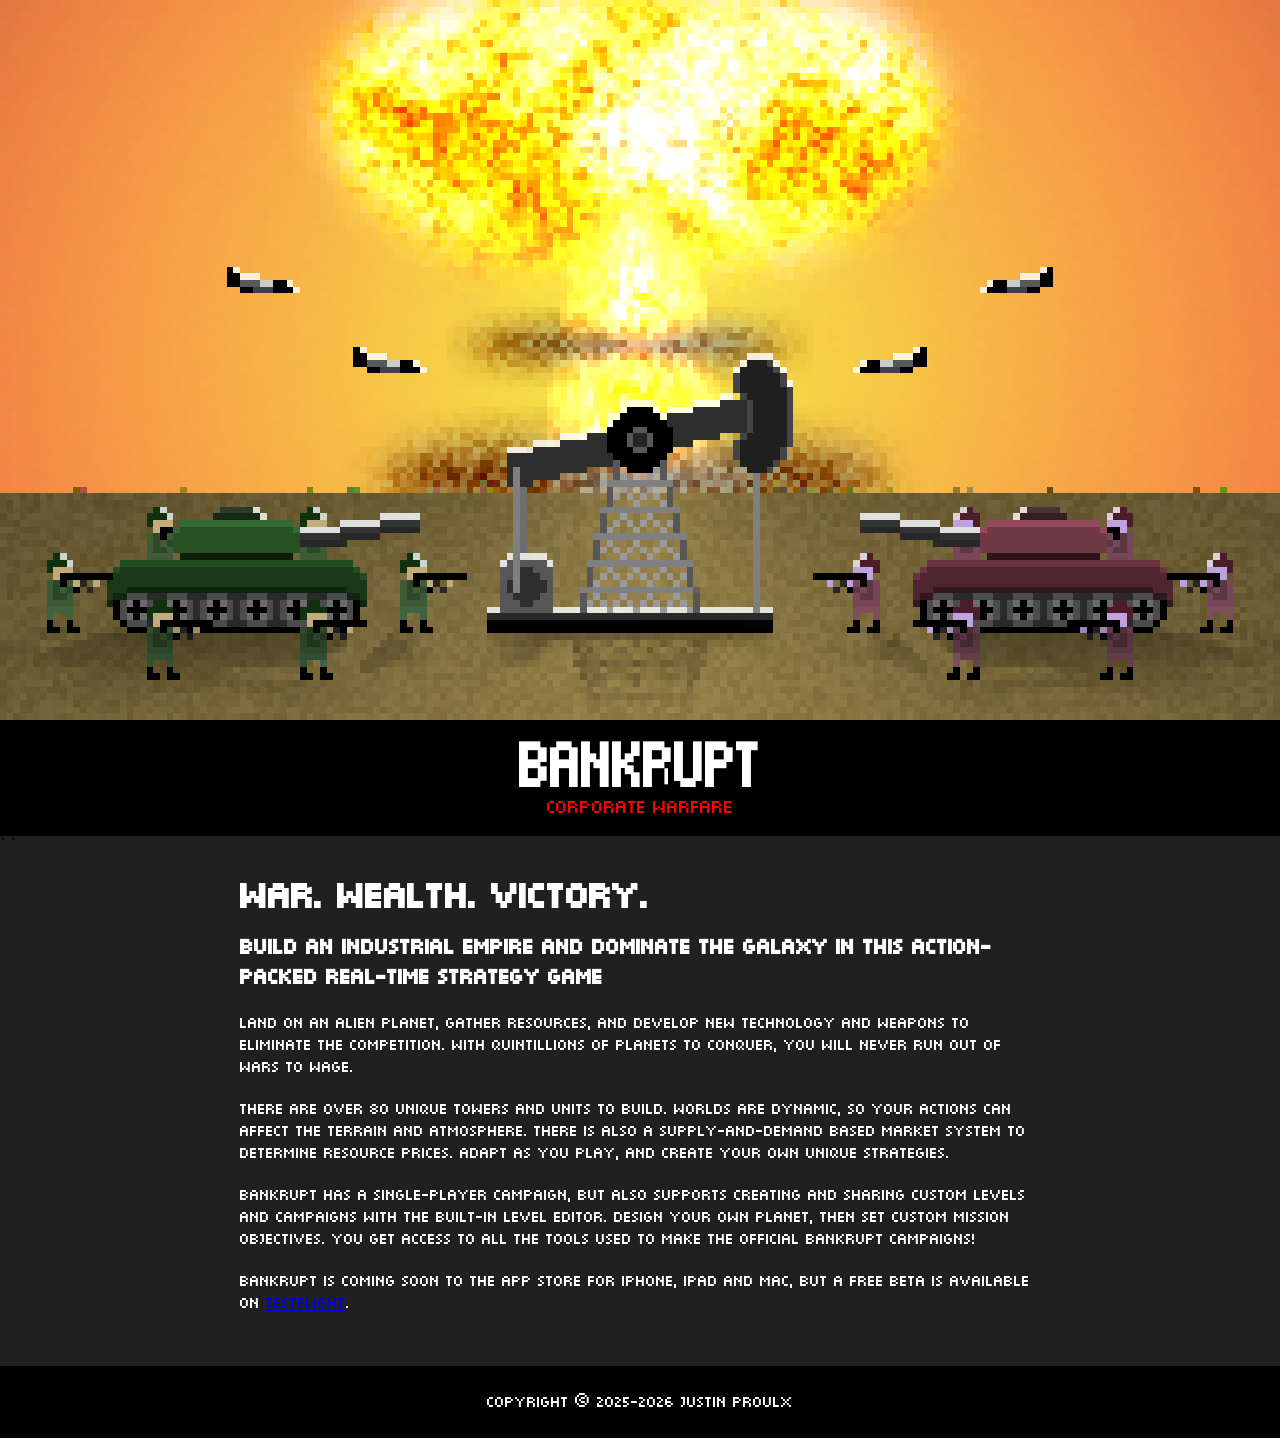
==== index.html @ b6d181f7 "proper site" ====
<!DOCTYPE html>

<head>
    <meta charset="UTF-8">
    <title>Bankrupt: Corporate Warfare - Real Time Strategy Game for iOS, iPadOS and macOS</title>
    <link rel="stylesheet" href="styles.css">
    <link rel="icon" type="image/x-icon" href="favicon.ico" sizes="any">
    <link rel="preload" href="https://www.playbankrupt.com/munro/MunroSmall.ttf" as="font" crossorigin="anonymous">
    <link rel="preload" href="https://www.playbankrupt.com/munro/Munro.ttf" as="font" crossorigin="anonymous">

    <meta property="og:title" content="Bankrupt: Corporate Warfare" />
    <meta property="og:description"
        content="Conquer the galaxy, one planet at a time." />
    <meta property="og:image" content="https://www.playbankrupt.com/Base.png" />
    <meta property="og:url" content="https://www.playbankrupt.com/" />

    <meta name="twitter:title" content="Bankrupt: Corporate Warfare" />
    <meta name="twitter:card" content="summary_large_image" />
    <meta name="twitter:description" content="Conquer the galaxy, one planet at a time." />
    <meta name="twitter:image" content="https://www.playbankrupt.com/Base.png" />
    <meta name="twitter:site" content="@JustinAlexP" />
    <meta name="twitter:creator" content="@JustinAlexP" />

    <script>
        window.onload = () => {
            document.getElementById("currentYear").innerHTML = new Date().getFullYear().toString();
        }
    </script>
</head>

<body>
    <div class="headerContainer">
        <a href="get.html"><img id="headerImage" alt="Bankrupt: Corporate Warfare" width="100%"
                style="display: block;margin: 0" /></a>
    </div>

    <div class="titleContainer" onclick="location.href='get.html'">
        <h1 class="title">BANKRUPT</h1>
        <p class="subtitle">Corporate Warfare</p>
    </div>`
`
    <div id="contentContainer">
        <div id="content">
        <h2>War. Wealth. Victory.</h2>
        <h3>Build an industrial empire and dominate the galaxy in this action-packed real-time strategy game</h3>
        <p>Land on an alien planet, gather resources, and develop new technology and weapons to eliminate the competition. With quintillions of planets to conquer, you will never run out of wars to wage.</p>
        <p>There are over 80 unique towers and units to build. Worlds are dynamic, so your actions can affect the terrain and atmosphere. There is also a supply-and-demand based market system to determine resource prices. Adapt as you play, and create your own unique strategies.</p>
        <p>Bankrupt has a single-player campaign, but also supports creating and sharing custom levels and campaigns with the built-in Level Editor. Design your own planet, then set custom mission objectives. You get access to all the tools used to make the official Bankrupt campaigns!</p>
        <p>Bankrupt is coming soon to the App Store for iPhone, iPad and Mac, but a free beta is available on <a href="get.html">TestFlight</a>.</p>
    </div>
    </div>
</body>

<footer>
    <p id="footerText"><a href="https://twitter.com/JustinAlexP">Copyright © 2025-<span id="currentYear"></span> Justin
            Proulx</a></p>
</footer>

</html>
---- styles.css ----
@font-face {
    font-family: munroSmall;
    src: url("munro/MunroSmall.ttf");
    font-display: swap;
}

@font-face {
    font-family: munroNarrow;
    src: url("munro/MunroNarrow.ttf");
    font-display: swap;
}

@font-face {
    font-family: munro;
    src: url("munro/Munro.ttf");
    font-display: swap;
}

html {
    background-color: #202020;
}

p,
h1,
h2,
h3,
h4,
h5,
h6 {
    color: #fff;
}

h2 {
    font-size: 3em;
    margin: 0 0 0.2em 0;
}

h3 {
    font-size: 1.75em;
    margin: 0.2em 0 0.2em 0;
}

p {
    font-size: 1.25em;
}

body {
    width: 100%;
    margin: 0;
    font-family: munroSmall, sans-serif
}

footer {
    background-color: #000;
    text-align: center;
    padding: 5px 15px;
    font-size: 1em;
}

footer a {
    color: white;
    text-decoration: none;
}

footer a:hover {
    color: #94bdc2;
}

.headerContainer {
    margin: 0;
    padding: 0;
}

#headerImage {
    content: url("./Base.png");
    image-rendering: pixelated;
}

.titleContainer {
    background-color: #000;
    cursor: pointer;
}

.title {
    font-family: munro, sans-serif;
    text-align: center;
    font-size: 4em;
    margin: 0 0 -8px 0;
    padding-top: 8px;
}

.subtitle {
    font-family: munroSmall, sans-serif;
    text-align: center;
    font-size: 1.5em;
    margin: 0;
    color: #FF0000;
    padding-bottom: 16px;
}

#contentContainer {
    display: flex;
    justify-content: center;
    align-items: center;
}

#content {
    margin: 16px;
    margin-bottom: 32px;
    max-width: 800px;
}
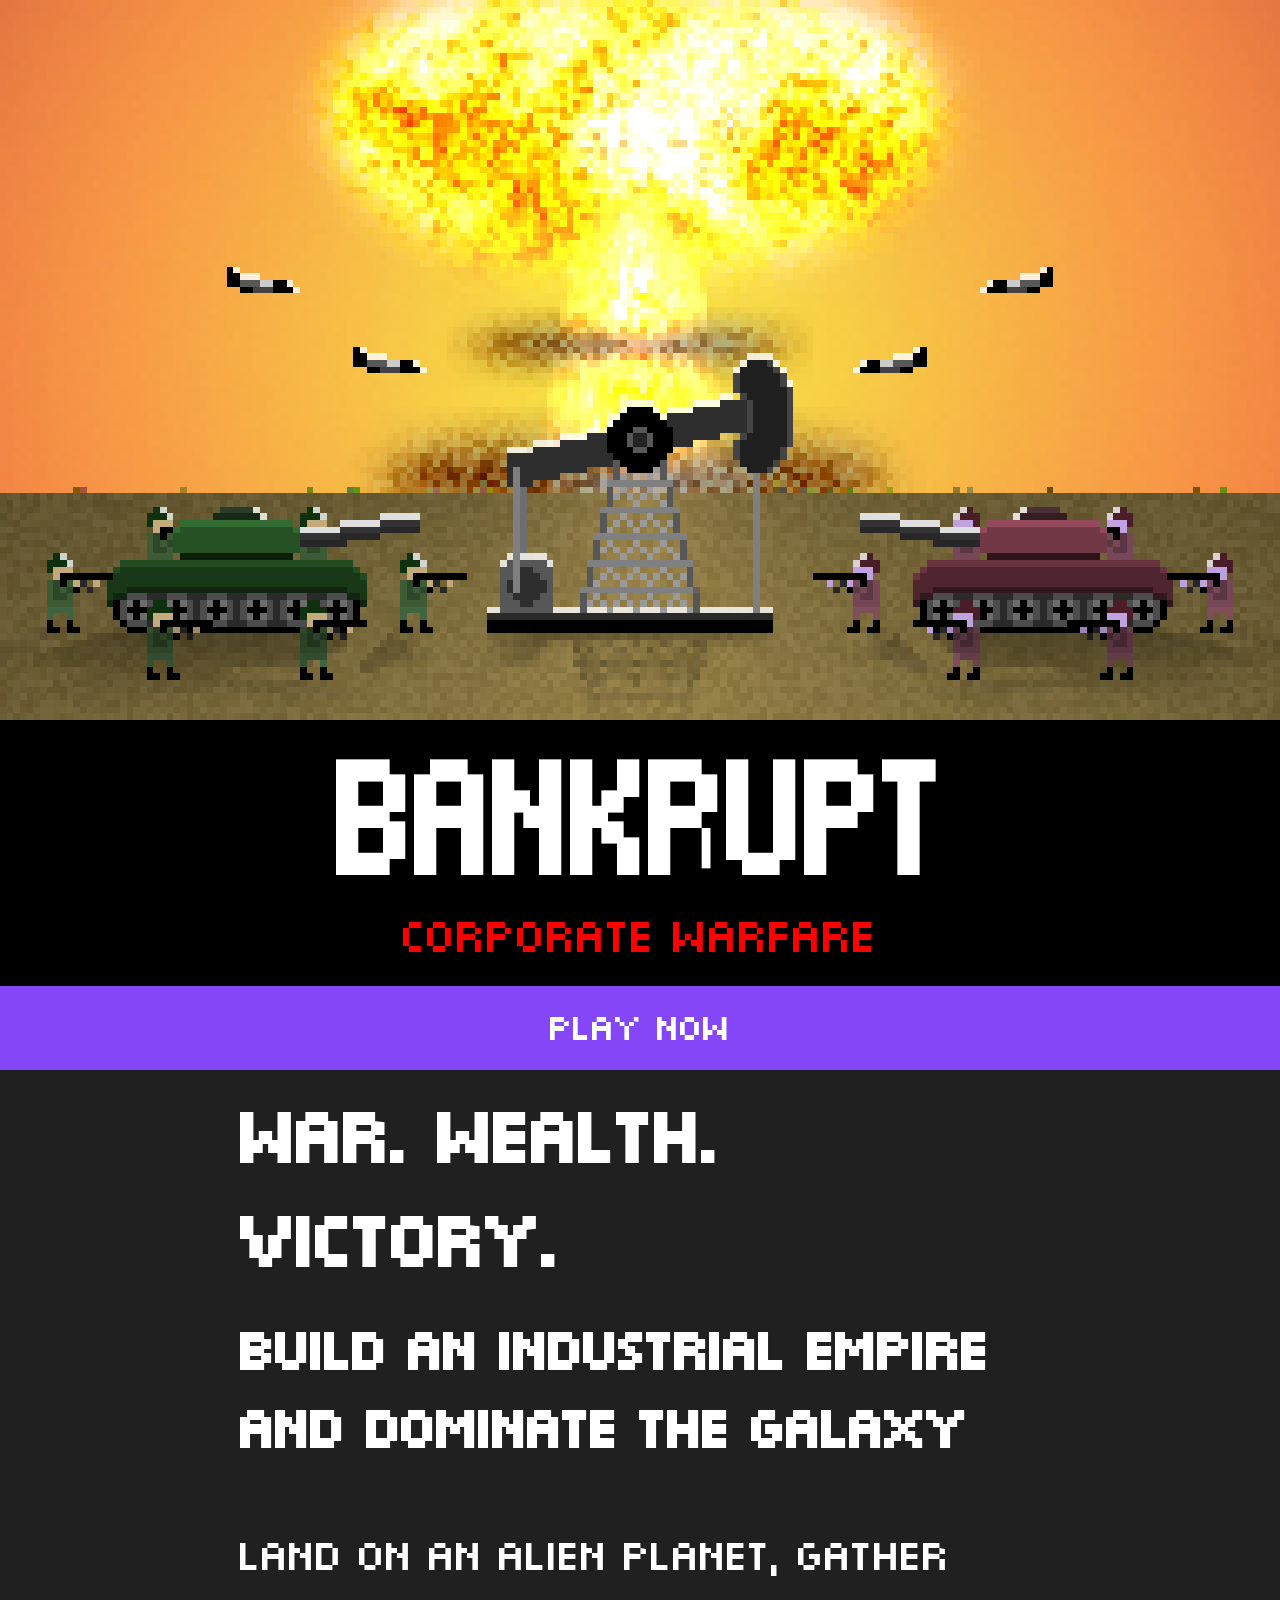
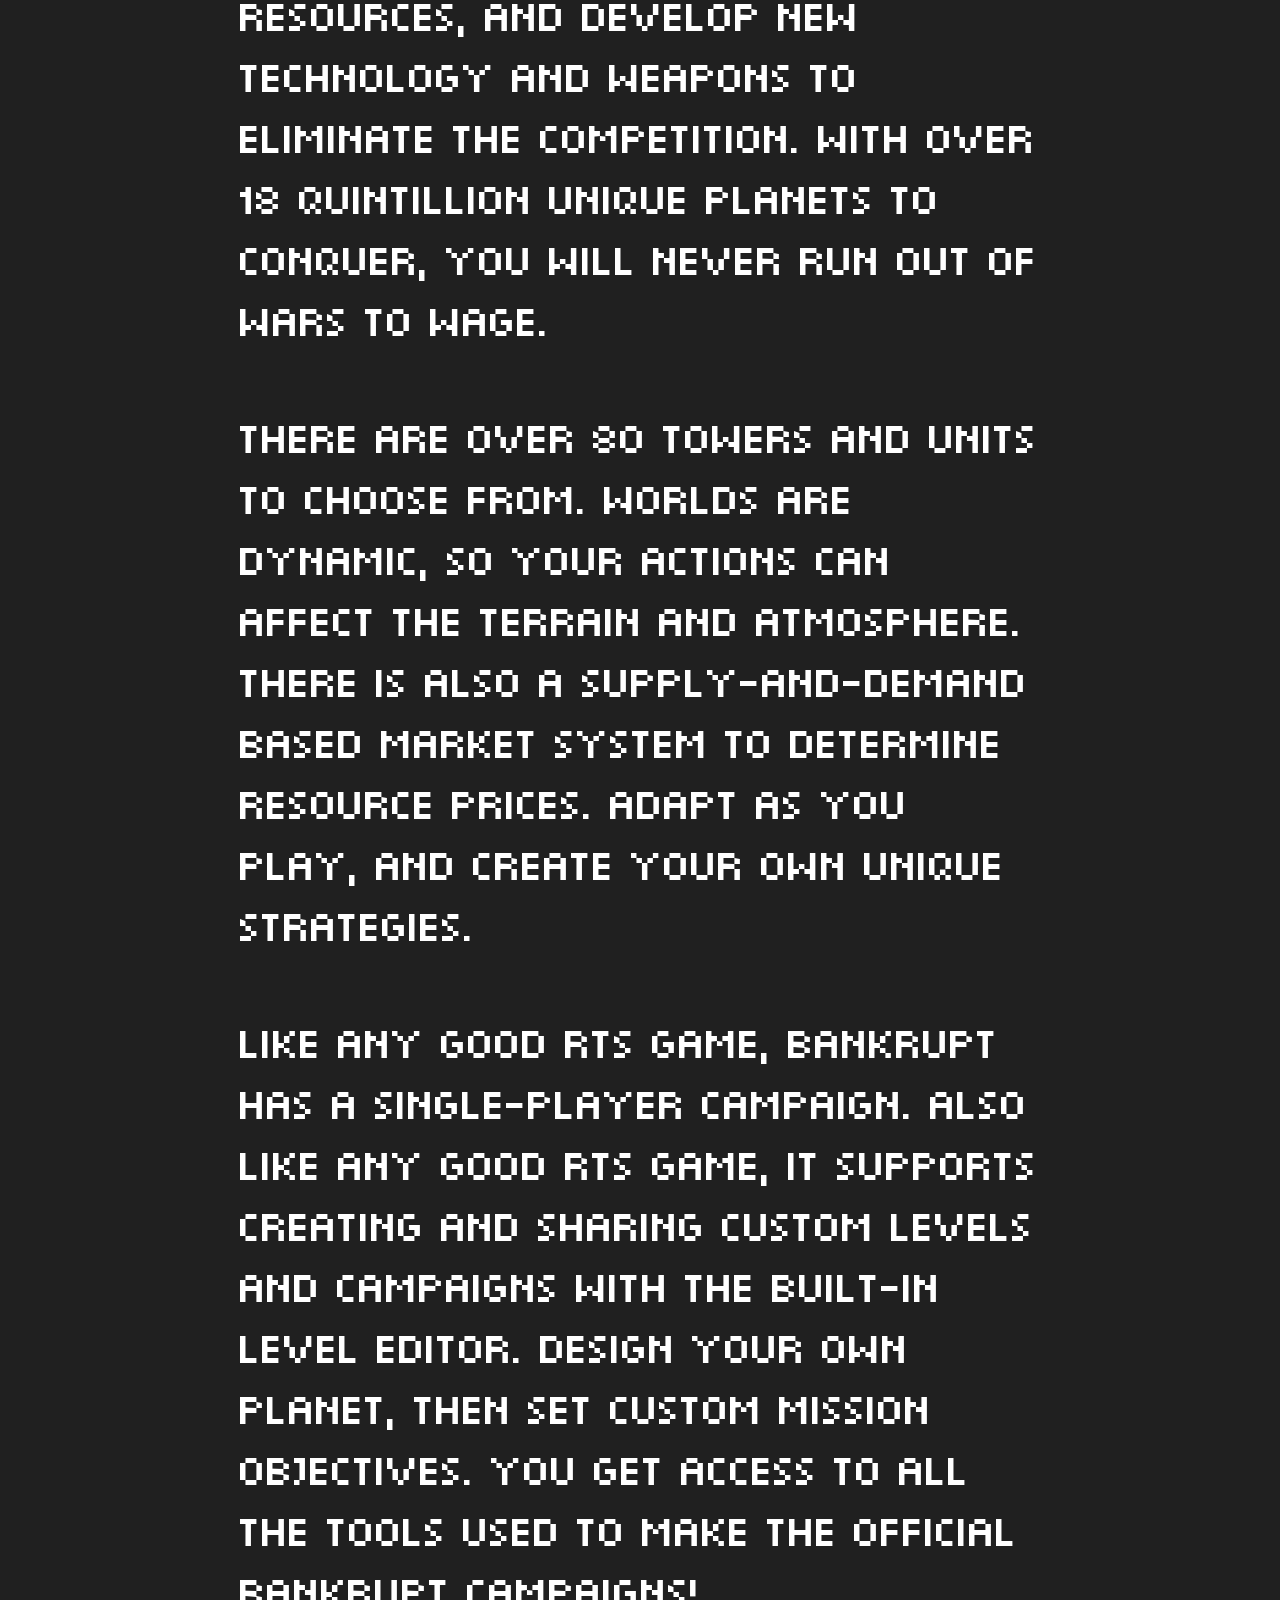
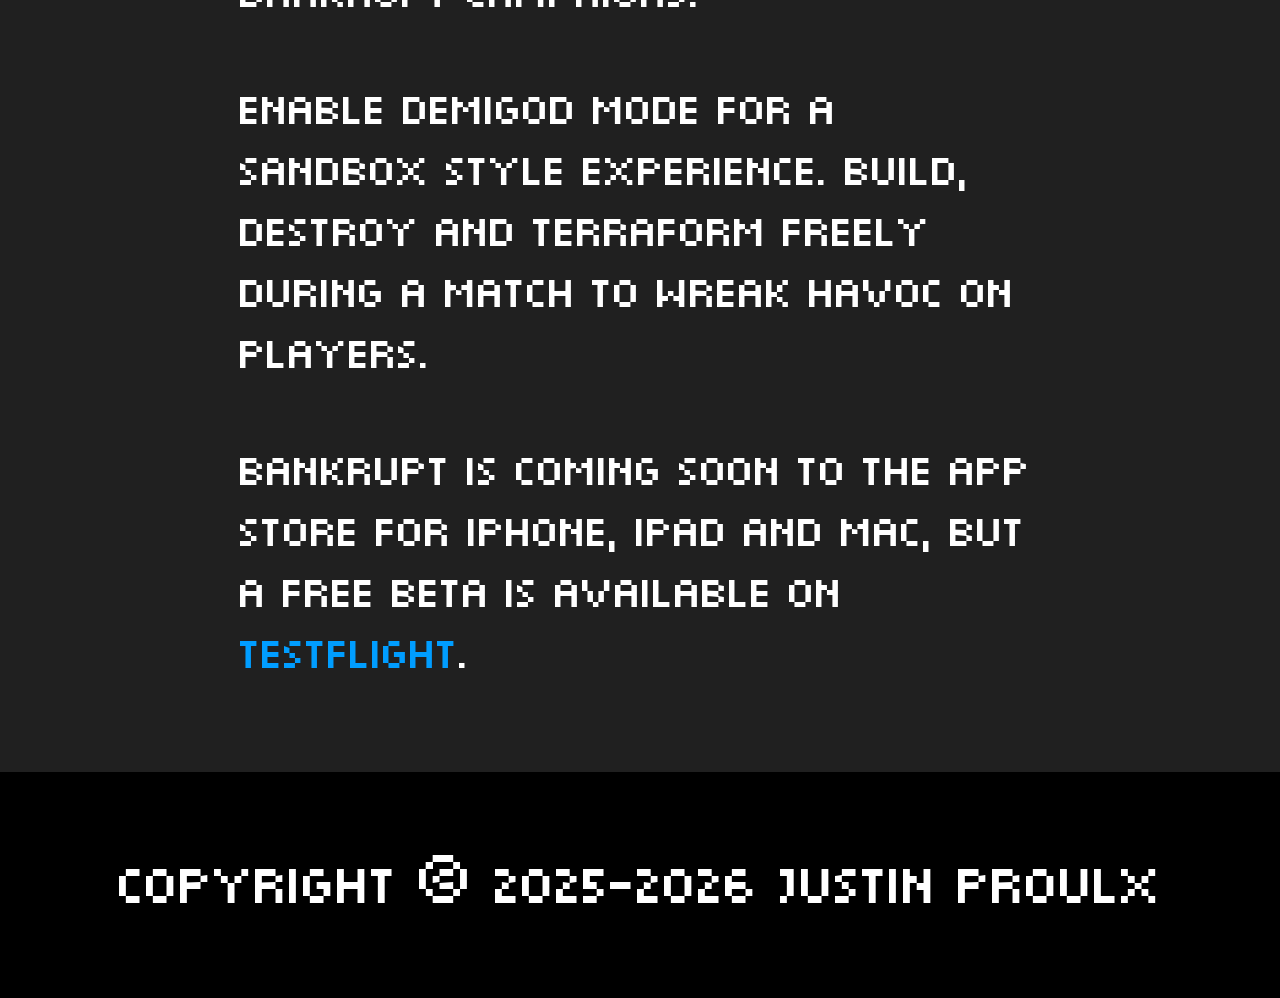
==== commit c5c0dade: "improve site" ====
--- a/index.html
+++ b/index.html
@@ -37,15 +37,20 @@
     <div class="titleContainer" onclick="location.href='get.html'">
         <h1 class="title">BANKRUPT</h1>
         <p class="subtitle">Corporate Warfare</p>
-    </div>`
-`
+    </div>
+
+    <div id="playNow" onclick="location.href='get.html'">
+        <p>Play Now</p>
+    </div>
+
     <div id="contentContainer">
         <div id="content">
         <h2>War. Wealth. Victory.</h2>
-        <h3>Build an industrial empire and dominate the galaxy in this action-packed real-time strategy game</h3>
-        <p>Land on an alien planet, gather resources, and develop new technology and weapons to eliminate the competition. With quintillions of planets to conquer, you will never run out of wars to wage.</p>
-        <p>There are over 80 unique towers and units to build. Worlds are dynamic, so your actions can affect the terrain and atmosphere. There is also a supply-and-demand based market system to determine resource prices. Adapt as you play, and create your own unique strategies.</p>
-        <p>Bankrupt has a single-player campaign, but also supports creating and sharing custom levels and campaigns with the built-in Level Editor. Design your own planet, then set custom mission objectives. You get access to all the tools used to make the official Bankrupt campaigns!</p>
+        <h3>Build an industrial empire and dominate the galaxy</h3>
+        <p>Land on an alien planet, gather resources, and develop new technology and weapons to eliminate the competition. With over 18 quintillion unique planets to conquer, you will never run out of wars to wage.</p>
+        <p>There are over 80 towers and units to choose from. Worlds are dynamic, so your actions can affect the terrain and atmosphere. There is also a supply-and-demand based market system to determine resource prices. Adapt as you play, and create your own unique strategies.</p>
+        <p>Like any good RTS game, Bankrupt has a single-player campaign. Also like any good RTS game, it supports creating and sharing custom levels and campaigns with the built-in Level Editor. Design your own planet, then set custom mission objectives. You get access to all the tools used to make the official Bankrupt campaigns!</p>
+        <p>Enable Demigod Mode for a sandbox style experience. Build, destroy and terraform freely during a match to wreak havoc on players.</p>
         <p>Bankrupt is coming soon to the App Store for iPhone, iPad and Mac, but a free beta is available on <a href="get.html">TestFlight</a>.</p>
     </div>
     </div>
--- a/styles.css
+++ b/styles.css
@@ -31,17 +31,24 @@
 }
 
 h2 {
-    font-size: 3em;
     margin: 0 0 0.2em 0;
 }
 
 h3 {
-    font-size: 1.75em;
     margin: 0.2em 0 0.2em 0;
 }
 
-p {
-    font-size: 1.25em;
+a {
+    text-decoration: none;
+}
+
+a {
+    color: rgb(0, 157, 255);
+    text-decoration: none;
+}
+
+a:hover {
+    color: #f7c246;
 }
 
 body {
@@ -54,7 +61,7 @@
     background-color: #000;
     text-align: center;
     padding: 5px 15px;
-    font-size: 1em;
+    font-size: 1.25em;
 }
 
 footer a {
@@ -63,7 +70,7 @@
 }
 
 footer a:hover {
-    color: #94bdc2;
+    color: #f7c246;
 }
 
 .headerContainer {
@@ -79,12 +86,13 @@
 .titleContainer {
     background-color: #000;
     cursor: pointer;
+    user-select: none;
+    -webkit-user-select: none;
 }
 
 .title {
     font-family: munro, sans-serif;
     text-align: center;
-    font-size: 4em;
     margin: 0 0 -8px 0;
     padding-top: 8px;
 }
@@ -92,7 +100,6 @@
 .subtitle {
     font-family: munroSmall, sans-serif;
     text-align: center;
-    font-size: 1.5em;
     margin: 0;
     color: #FF0000;
     padding-bottom: 16px;
@@ -108,4 +115,68 @@
     margin: 16px;
     margin-bottom: 32px;
     max-width: 800px;
+}
+
+#playNow {
+    margin: 0;
+    background-color: #8446f7;
+    cursor: pointer;
+    user-select: none;
+    -webkit-user-select: none;
+}
+
+#playNow:hover {
+    background-color: #f7c246;
+}
+
+#playNow p {
+    margin: 0;
+    padding: 16px;
+    text-align: center;
+    font-size: 3em;
+}
+
+@media (min-width: 1281px) {
+    h2 {
+        font-size: 3.5em;
+    }
+
+    h3 {
+        font-size: 2em;
+    }
+
+    p {
+        font-size: 1.5em;
+    }
+
+    .title {
+        font-size: 6em;
+    }
+
+    .subtitle {
+        font-size: 2.3em;
+    }
+}
+
+@media (max-width: 1280px) {
+    h2 {
+        font-size: 6em;
+    }
+
+    h3 {
+        font-size: 4.5em;
+        margin: 0.2em 0 0.2em 0;
+    }
+
+    p {
+        font-size: 3.5em;
+    }
+
+    .title {
+        font-size: 10em;
+    }
+
+    .subtitle {
+        font-size: 3.8em;
+    }
 }
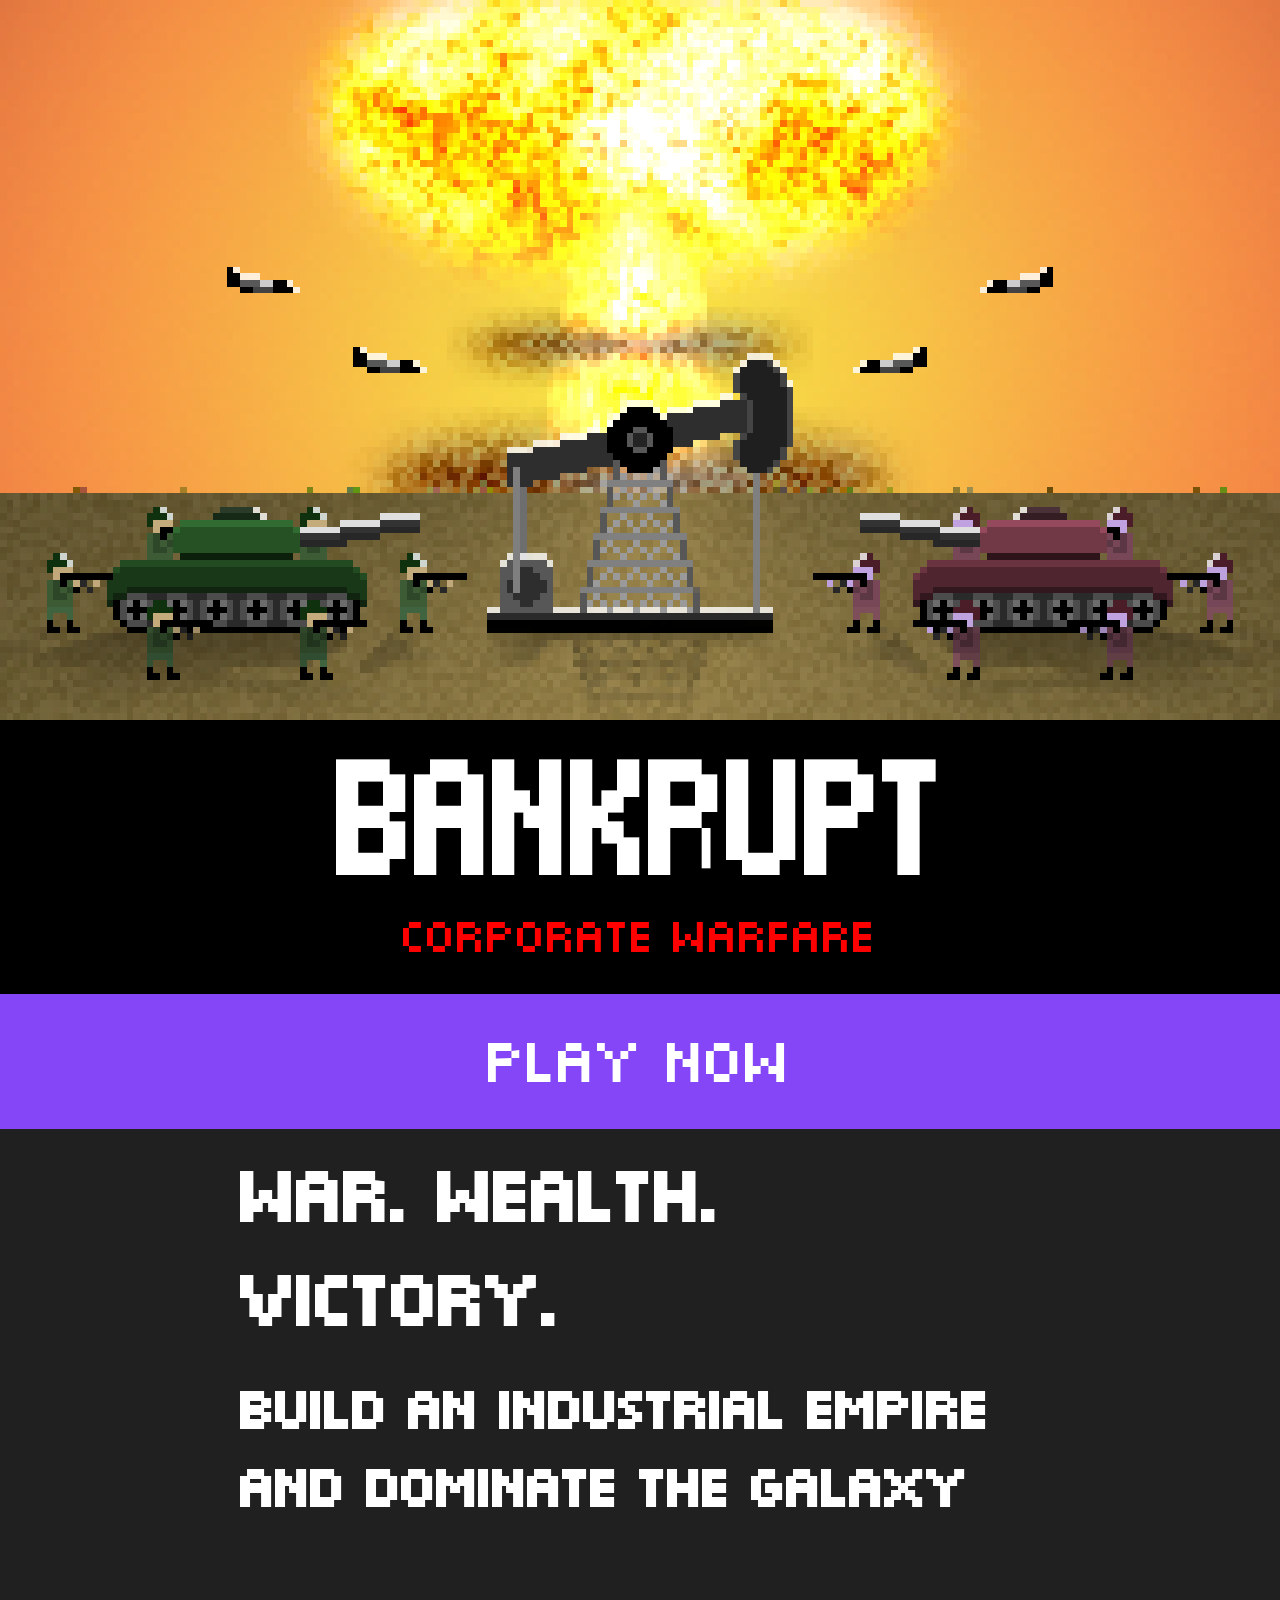
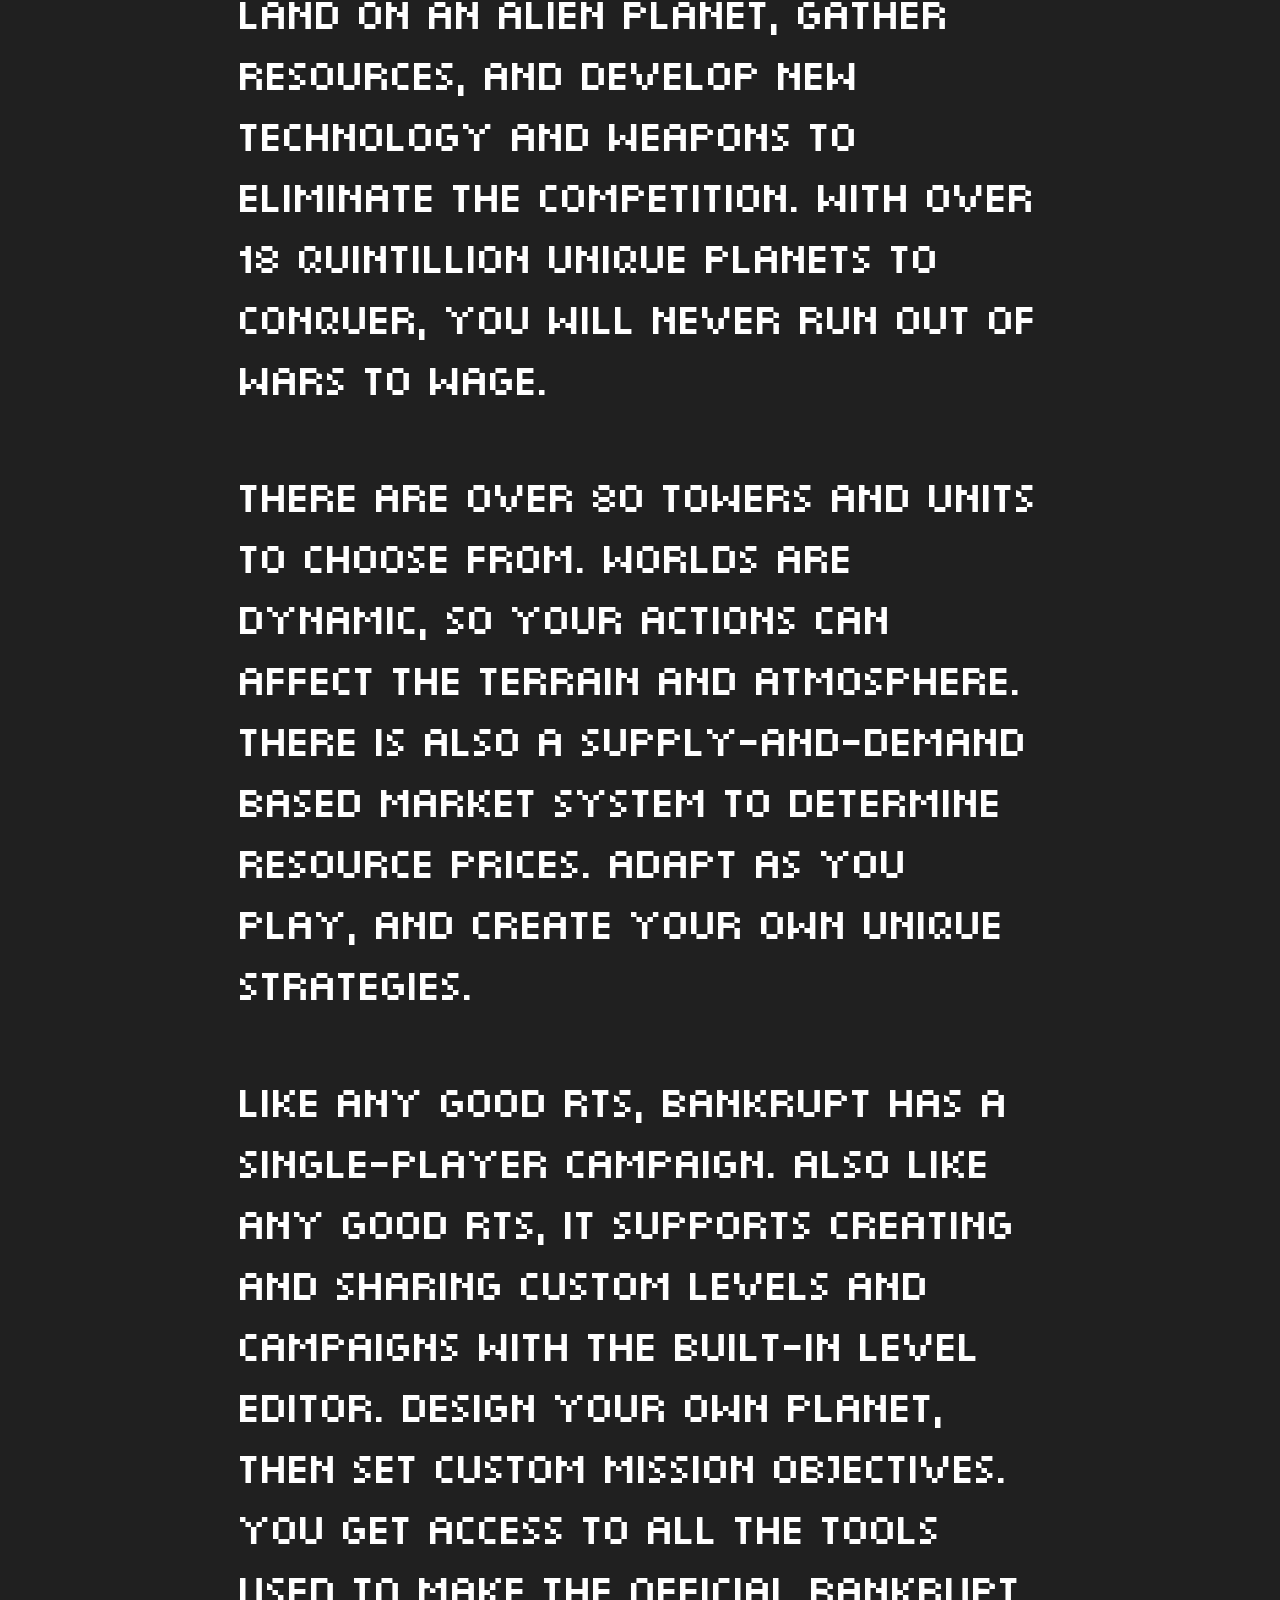
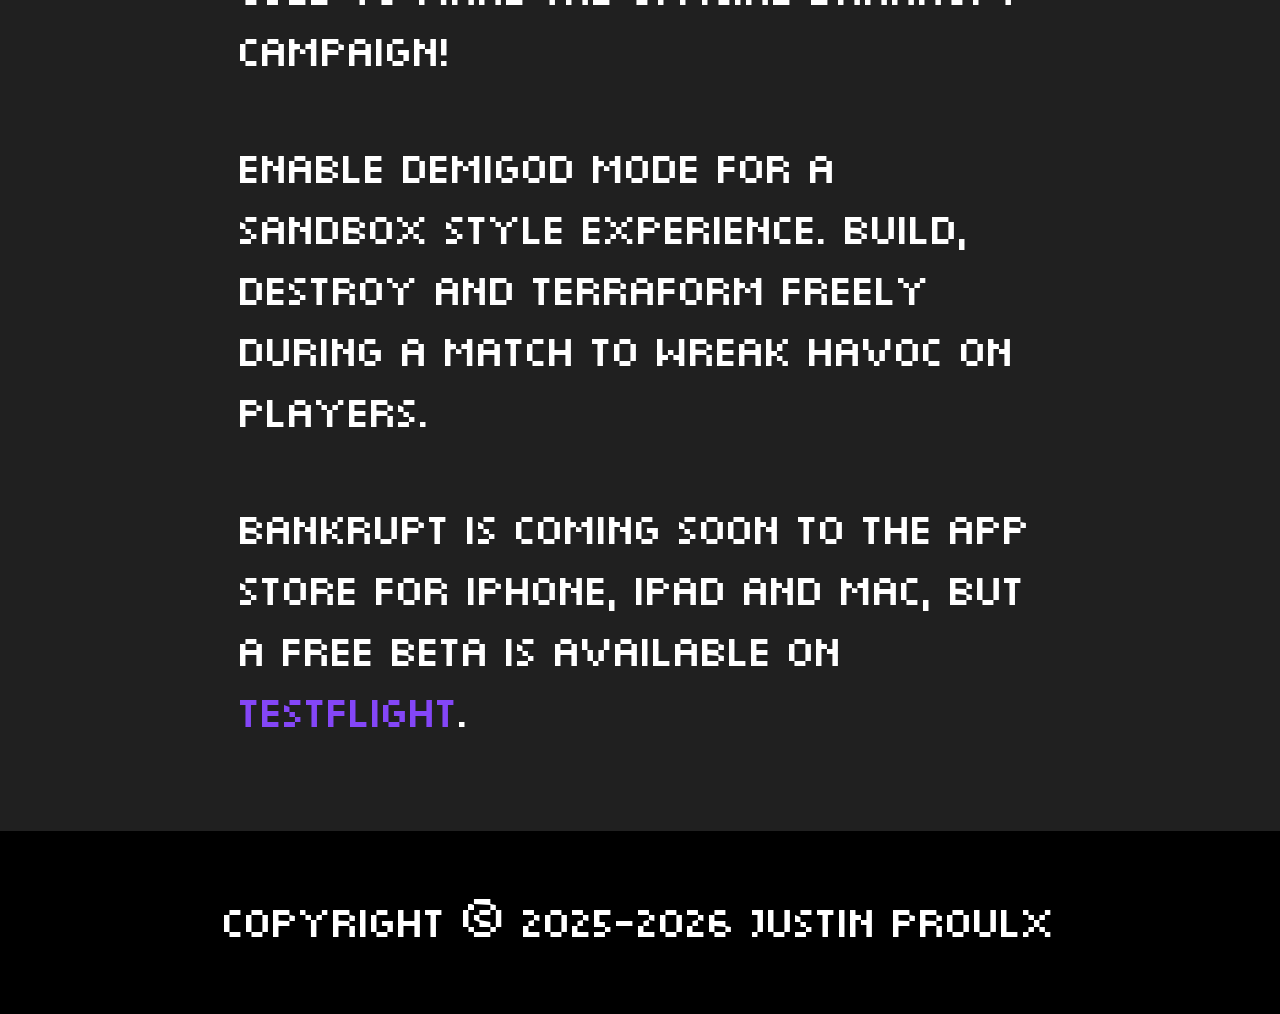
==== commit 87f60342: "more improvements" ====
--- a/index.html
+++ b/index.html
@@ -49,7 +49,7 @@
         <h3>Build an industrial empire and dominate the galaxy</h3>
         <p>Land on an alien planet, gather resources, and develop new technology and weapons to eliminate the competition. With over 18 quintillion unique planets to conquer, you will never run out of wars to wage.</p>
         <p>There are over 80 towers and units to choose from. Worlds are dynamic, so your actions can affect the terrain and atmosphere. There is also a supply-and-demand based market system to determine resource prices. Adapt as you play, and create your own unique strategies.</p>
-        <p>Like any good RTS game, Bankrupt has a single-player campaign. Also like any good RTS game, it supports creating and sharing custom levels and campaigns with the built-in Level Editor. Design your own planet, then set custom mission objectives. You get access to all the tools used to make the official Bankrupt campaigns!</p>
+        <p>Like any good RTS, Bankrupt has a single-player campaign. Also like any good RTS, it supports creating and sharing custom levels and campaigns with the built-in Level Editor. Design your own planet, then set custom mission objectives. You get access to all the tools used to make the official Bankrupt campaign!</p>
         <p>Enable Demigod Mode for a sandbox style experience. Build, destroy and terraform freely during a match to wreak havoc on players.</p>
         <p>Bankrupt is coming soon to the App Store for iPhone, iPad and Mac, but a free beta is available on <a href="get.html">TestFlight</a>.</p>
     </div>
--- a/styles.css
+++ b/styles.css
@@ -43,7 +43,7 @@
 }
 
 a {
-    color: rgb(0, 157, 255);
+    color: #8446f7;
     text-decoration: none;
 }
 
@@ -61,7 +61,6 @@
     background-color: #000;
     text-align: center;
     padding: 5px 15px;
-    font-size: 1.25em;
 }
 
 footer a {
@@ -102,7 +101,6 @@
     text-align: center;
     margin: 0;
     color: #FF0000;
-    padding-bottom: 16px;
 }
 
 #contentContainer {
@@ -131,12 +129,14 @@
 
 #playNow p {
     margin: 0;
-    padding: 16px;
     text-align: center;
-    font-size: 3em;
 }
 
 @media (min-width: 1281px) {
+    footer {
+        font-size: 1.25em;
+    }
+
     h2 {
         font-size: 3.5em;
     }
@@ -155,10 +155,20 @@
 
     .subtitle {
         font-size: 2.3em;
+        padding-bottom: 16px;
+    }
+
+    #playNow p {
+        font-size: 3em;
+        padding: 16px;
     }
 }
 
 @media (max-width: 1280px) {
+    footer {
+        font-size: 1em;
+    }
+
     h2 {
         font-size: 6em;
     }
@@ -178,5 +188,11 @@
 
     .subtitle {
         font-size: 3.8em;
+        padding-bottom: 24px;
+    }
+
+    #playNow p {
+        font-size: 5em;
+        padding: 24px;
     }
 }
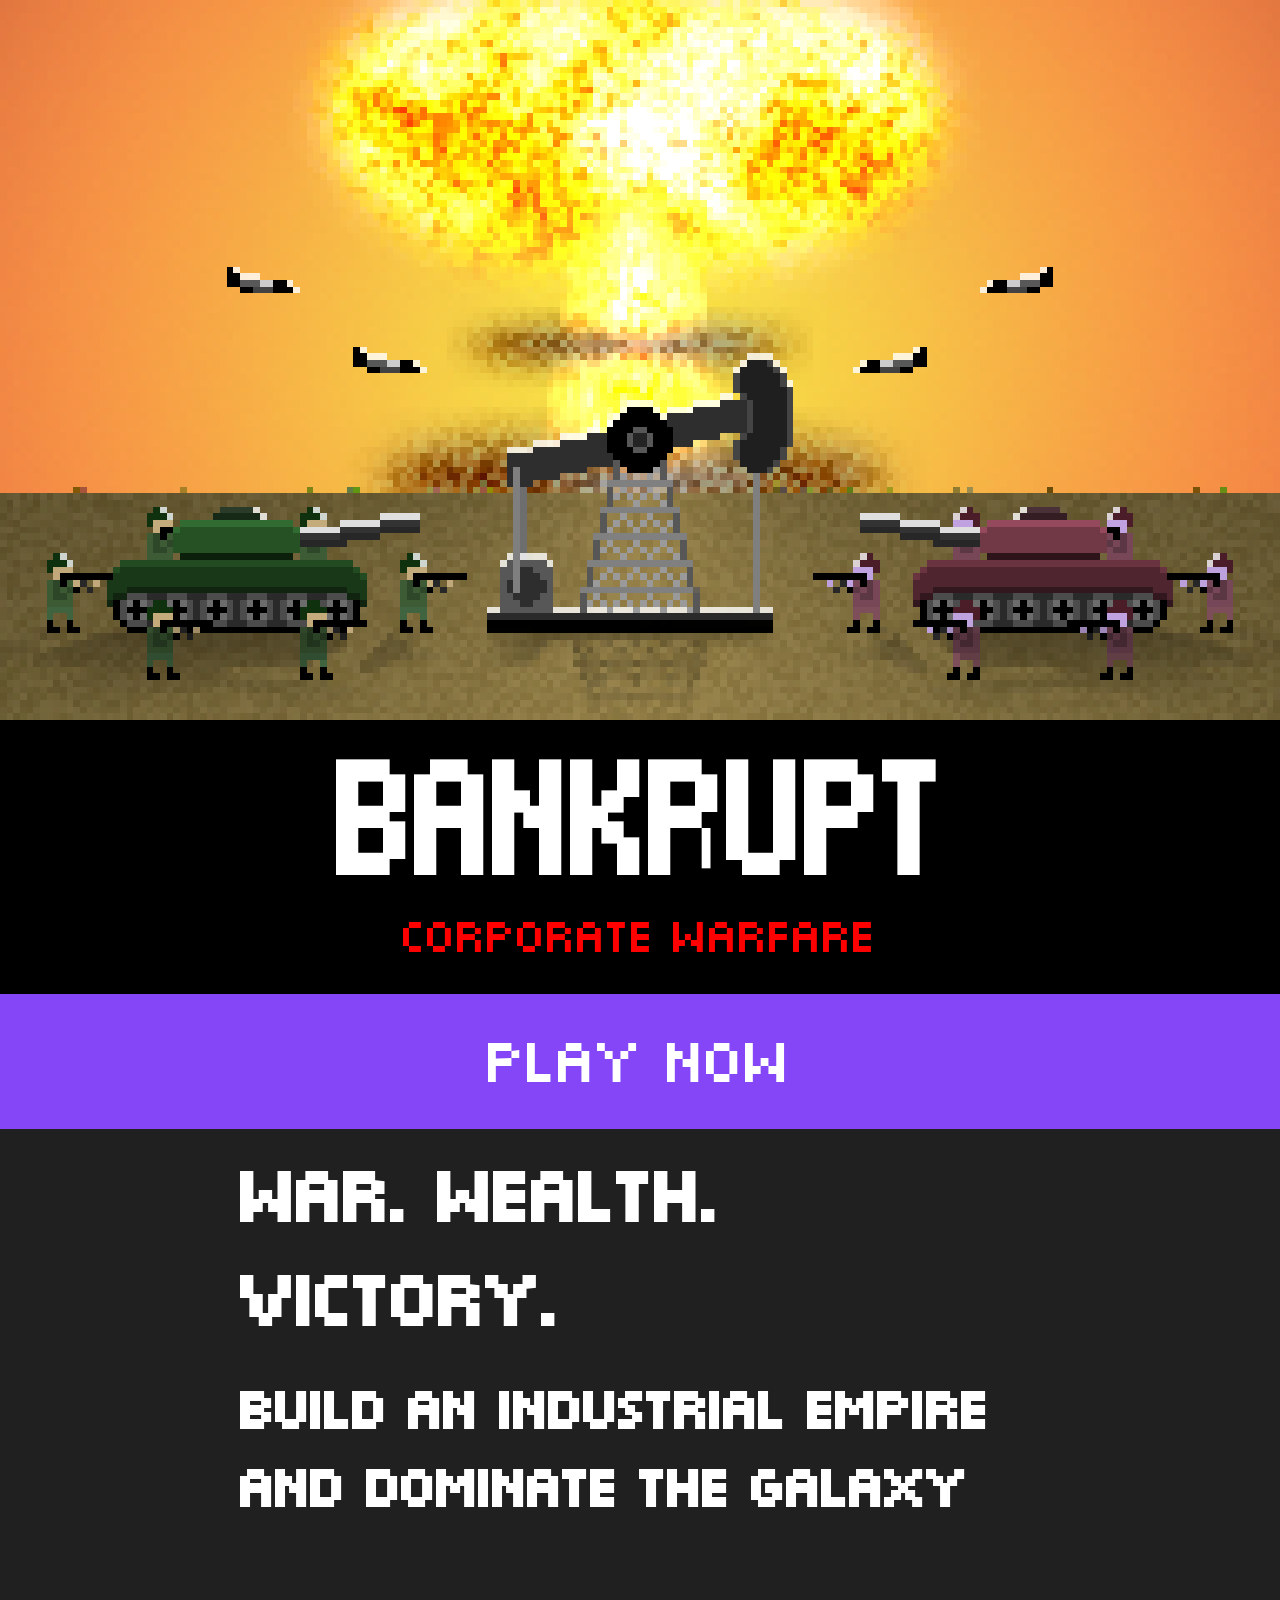
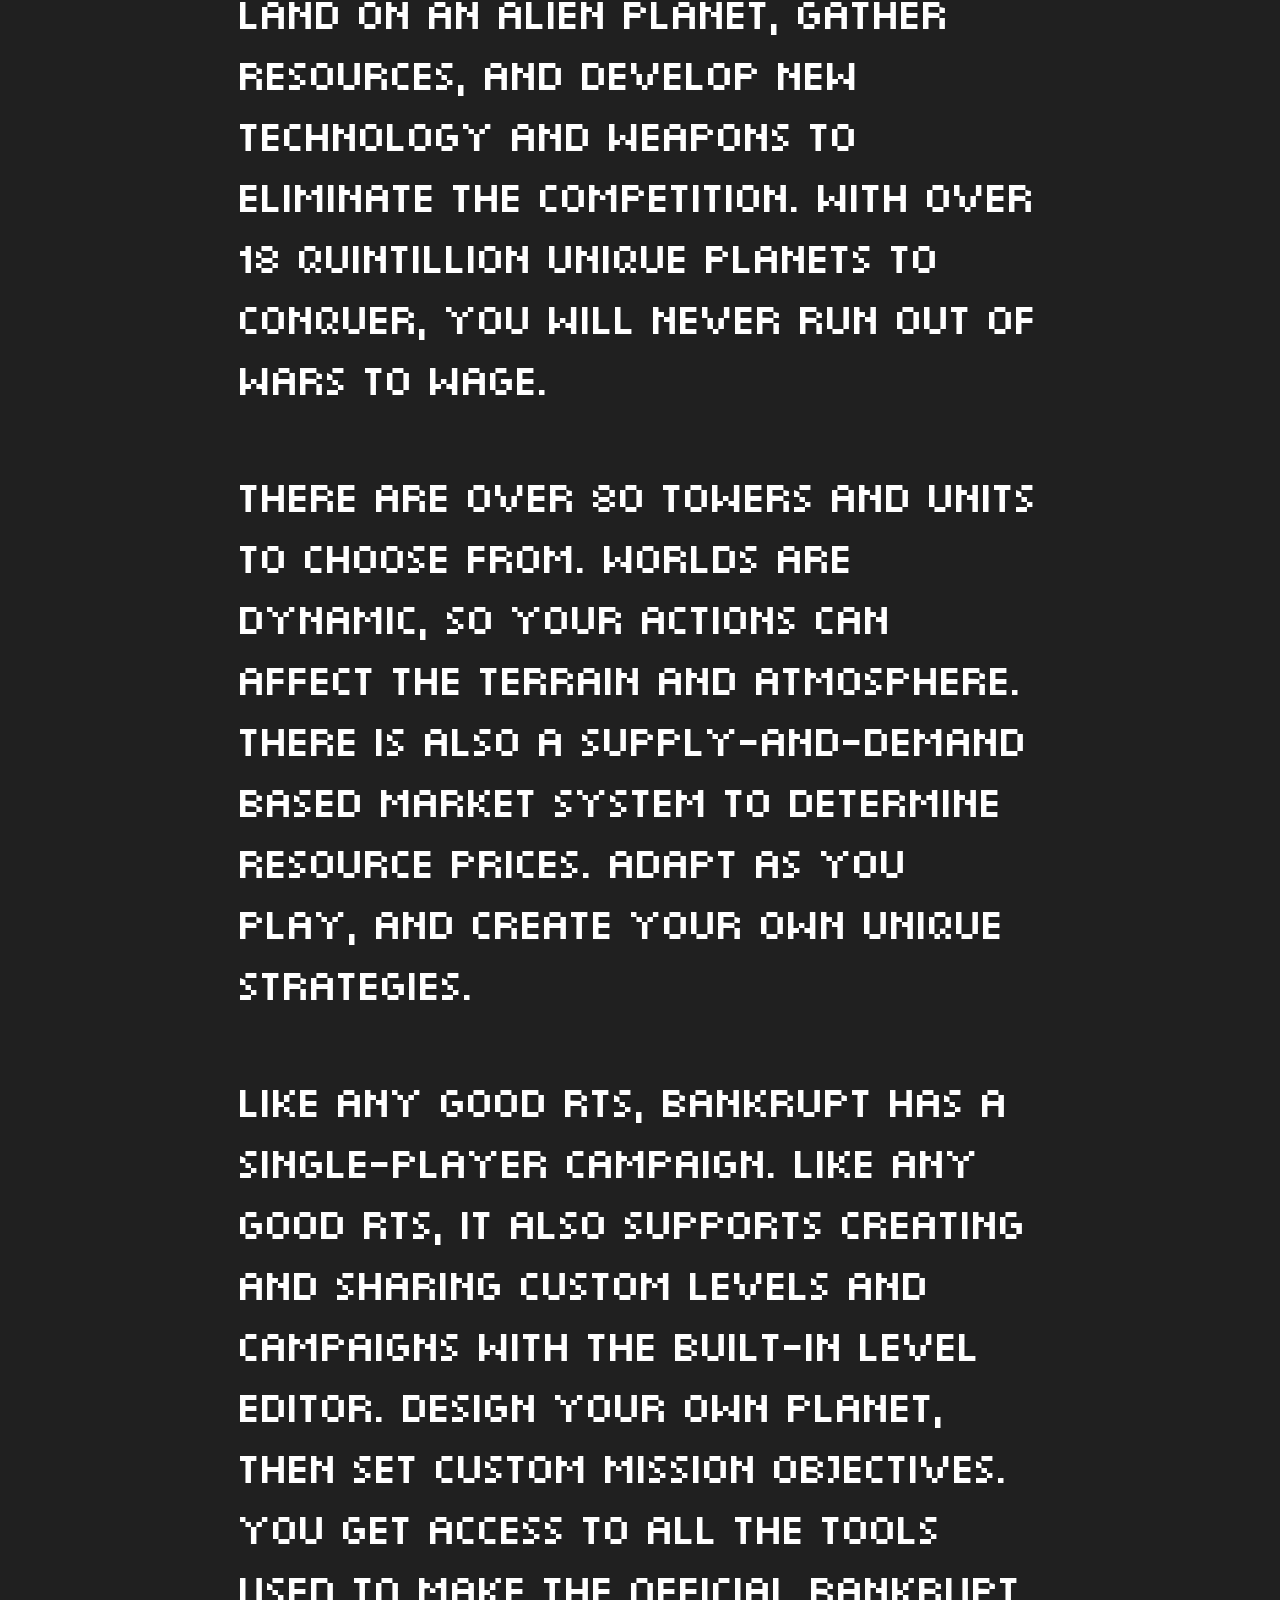
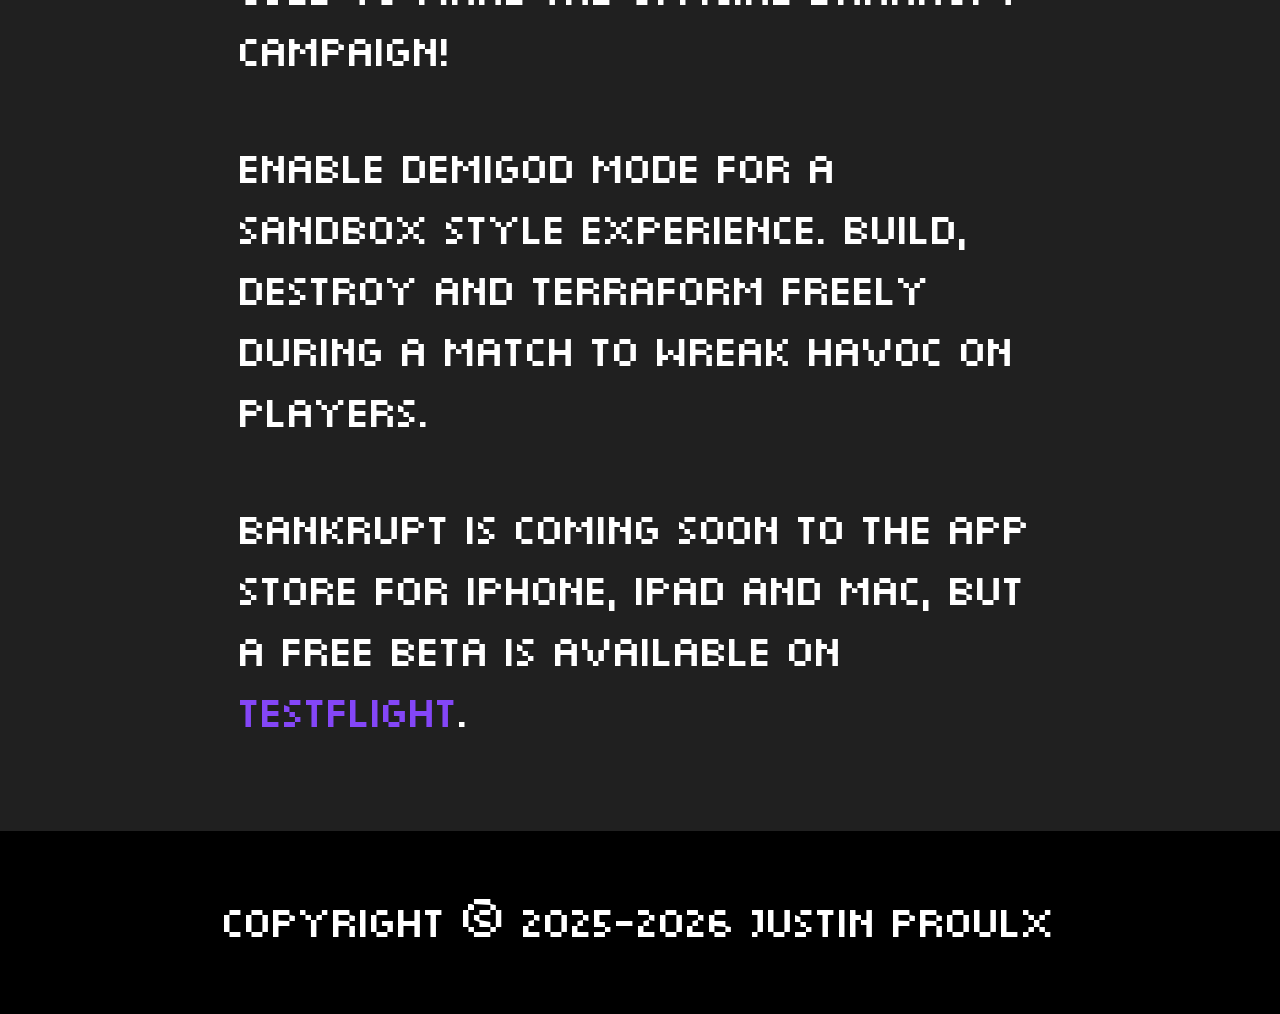
==== commit c19f7a93: "update get page" ====
--- a/index.html
+++ b/index.html
@@ -9,8 +9,7 @@
     <link rel="preload" href="https://www.playbankrupt.com/munro/Munro.ttf" as="font" crossorigin="anonymous">
 
     <meta property="og:title" content="Bankrupt: Corporate Warfare" />
-    <meta property="og:description"
-        content="Conquer the galaxy, one planet at a time." />
+    <meta property="og:description" content="Conquer the galaxy, one planet at a time." />
     <meta property="og:image" content="https://www.playbankrupt.com/Base.png" />
     <meta property="og:url" content="https://www.playbankrupt.com/" />
 
@@ -45,14 +44,23 @@
 
     <div id="contentContainer">
         <div id="content">
-        <h2>War. Wealth. Victory.</h2>
-        <h3>Build an industrial empire and dominate the galaxy</h3>
-        <p>Land on an alien planet, gather resources, and develop new technology and weapons to eliminate the competition. With over 18 quintillion unique planets to conquer, you will never run out of wars to wage.</p>
-        <p>There are over 80 towers and units to choose from. Worlds are dynamic, so your actions can affect the terrain and atmosphere. There is also a supply-and-demand based market system to determine resource prices. Adapt as you play, and create your own unique strategies.</p>
-        <p>Like any good RTS, Bankrupt has a single-player campaign. Also like any good RTS, it supports creating and sharing custom levels and campaigns with the built-in Level Editor. Design your own planet, then set custom mission objectives. You get access to all the tools used to make the official Bankrupt campaign!</p>
-        <p>Enable Demigod Mode for a sandbox style experience. Build, destroy and terraform freely during a match to wreak havoc on players.</p>
-        <p>Bankrupt is coming soon to the App Store for iPhone, iPad and Mac, but a free beta is available on <a href="get.html">TestFlight</a>.</p>
-    </div>
+            <h2>War. Wealth. Victory.</h2>
+            <h3>Build an industrial empire and dominate the galaxy</h3>
+            <p>Land on an alien planet, gather resources, and develop new technology and weapons to eliminate the
+                competition. With over 18 quintillion unique planets to conquer, you will never run out of wars to wage.
+            </p>
+            <p>There are over 80 towers and units to choose from. Worlds are dynamic, so your actions can affect the
+                terrain and atmosphere. There is also a supply-and-demand based market system to determine resource
+                prices. Adapt as you play, and create your own unique strategies.</p>
+            <p>Like any good RTS, Bankrupt has a single-player campaign. Like any good RTS, it also supports creating
+                and sharing custom levels and campaigns with the built-in Level Editor. Design your own planet, then set
+                custom mission objectives. You get access to all the tools used to make the official Bankrupt campaign!
+            </p>
+            <p>Enable Demigod Mode for a sandbox style experience. Build, destroy and terraform freely during a match to
+                wreak havoc on players.</p>
+            <p>Bankrupt is coming soon to the App Store for iPhone, iPad and Mac, but a free beta is available on <a
+                    href="get.html">TestFlight</a>.</p>
+        </div>
     </div>
 </body>
 
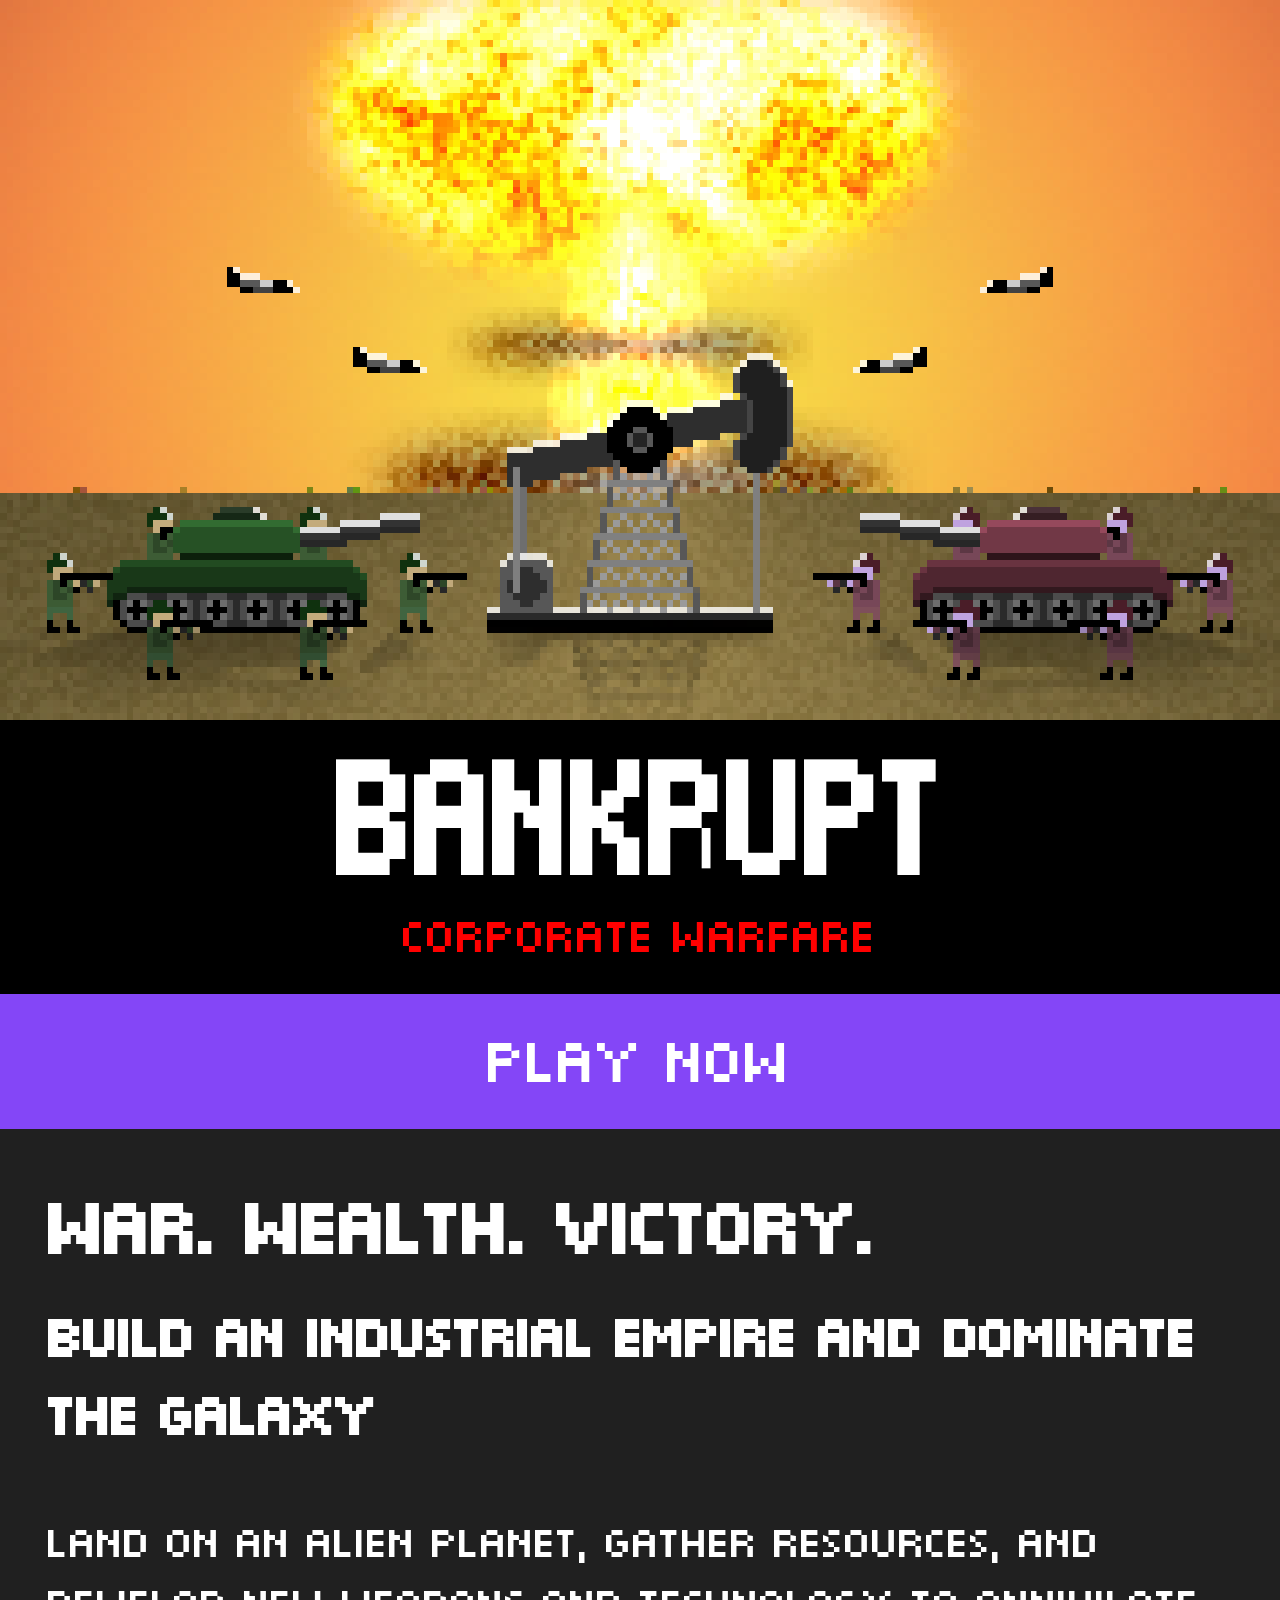
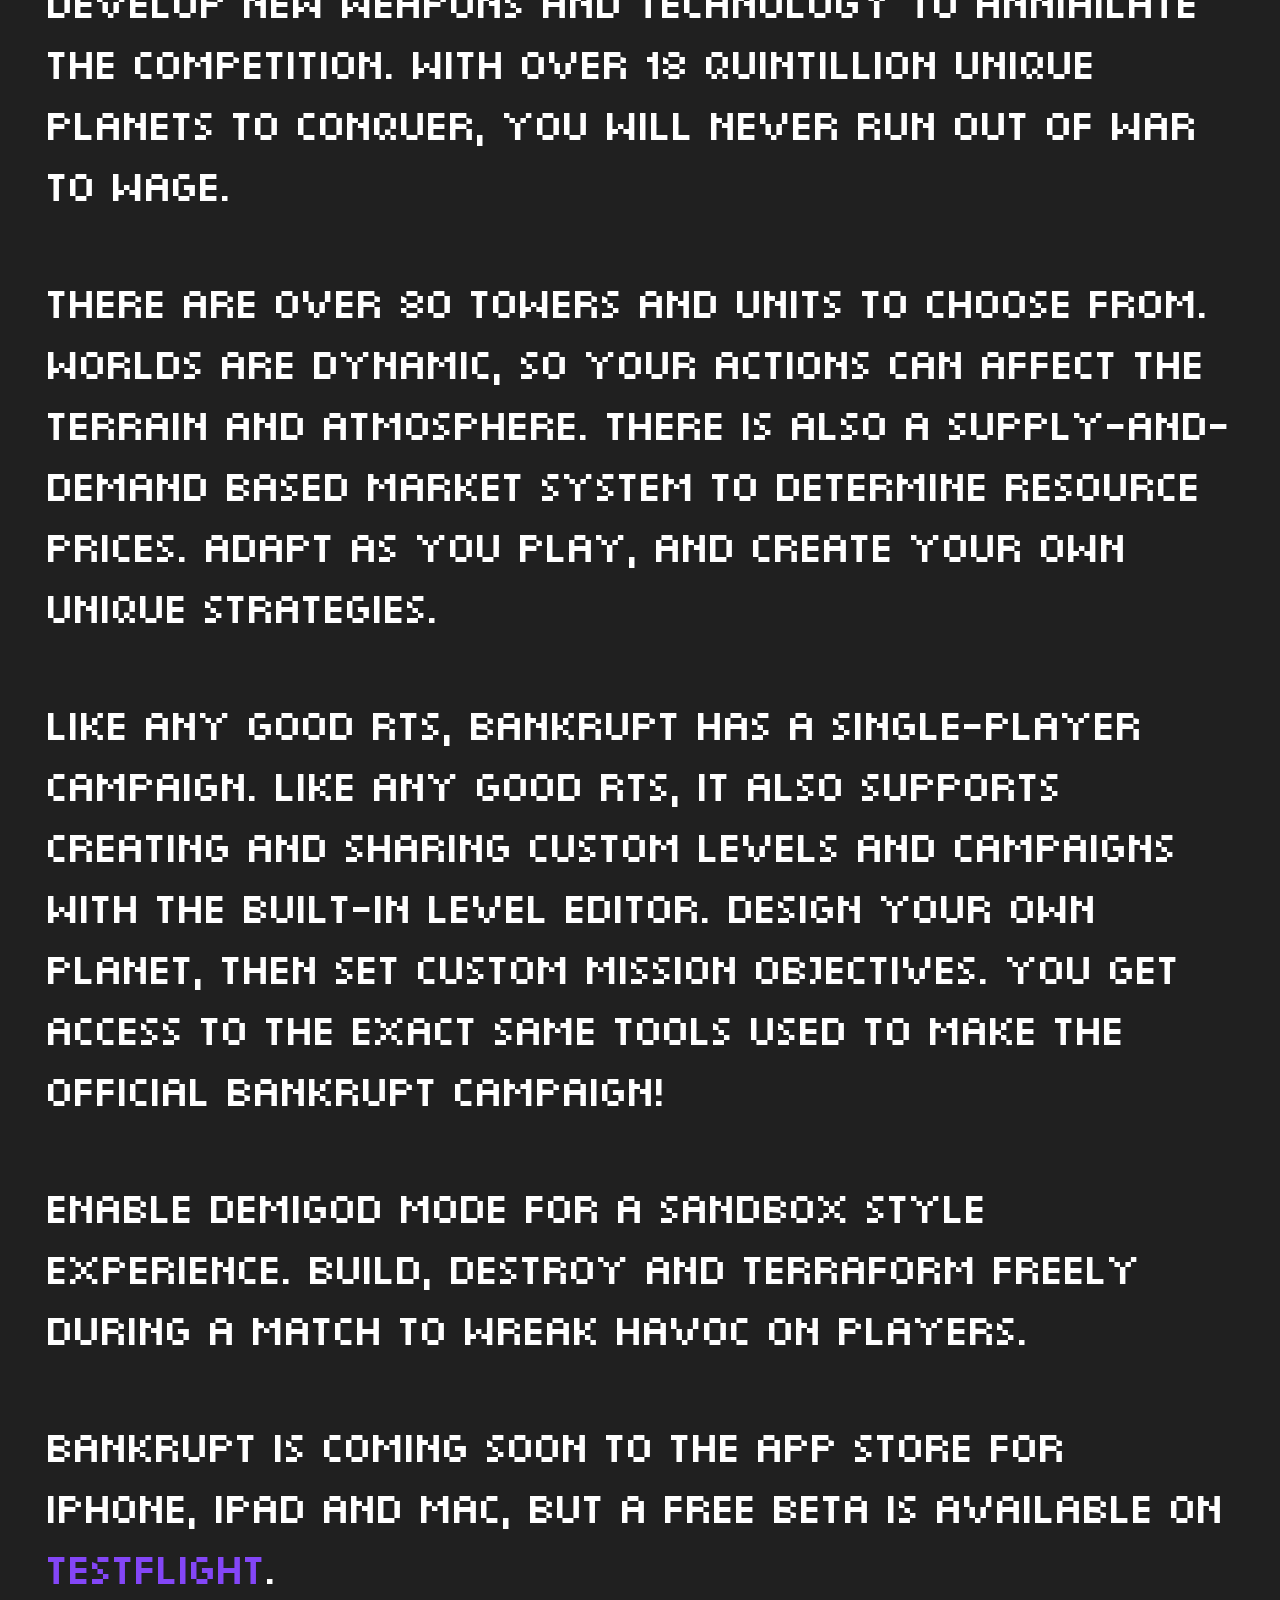
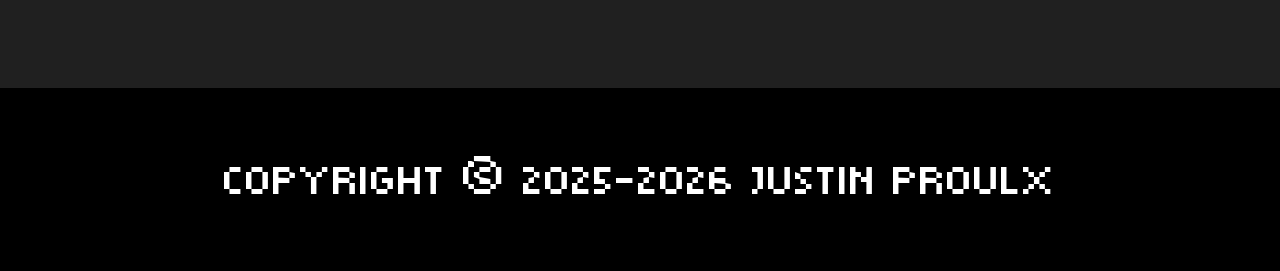
==== commit 89ce2357: "some more refinements" ====
--- a/index.html
+++ b/index.html
@@ -46,15 +46,15 @@
         <div id="content">
             <h2>War. Wealth. Victory.</h2>
             <h3>Build an industrial empire and dominate the galaxy</h3>
-            <p>Land on an alien planet, gather resources, and develop new technology and weapons to eliminate the
-                competition. With over 18 quintillion unique planets to conquer, you will never run out of wars to wage.
+            <p>Land on an alien planet, gather resources, and develop new weapons and technology to annihilate the
+                competition. With over 18 quintillion unique planets to conquer, you will never run out of war to wage.
             </p>
             <p>There are over 80 towers and units to choose from. Worlds are dynamic, so your actions can affect the
                 terrain and atmosphere. There is also a supply-and-demand based market system to determine resource
                 prices. Adapt as you play, and create your own unique strategies.</p>
             <p>Like any good RTS, Bankrupt has a single-player campaign. Like any good RTS, it also supports creating
                 and sharing custom levels and campaigns with the built-in Level Editor. Design your own planet, then set
-                custom mission objectives. You get access to all the tools used to make the official Bankrupt campaign!
+                custom mission objectives. You get access to the exact same tools used to make the official Bankrupt campaign!
             </p>
             <p>Enable Demigod Mode for a sandbox style experience. Build, destroy and terraform freely during a match to
                 wreak havoc on players.</p>
--- a/styles.css
+++ b/styles.css
@@ -110,9 +110,8 @@
 }
 
 #content {
-    margin: 16px;
+    margin: 48px;
     margin-bottom: 32px;
-    max-width: 800px;
 }
 
 #playNow {
@@ -162,6 +161,10 @@
         font-size: 3em;
         padding: 16px;
     }
+
+    #content {
+        max-width: 800px;
+    }
 }
 
 @media (max-width: 1280px) {
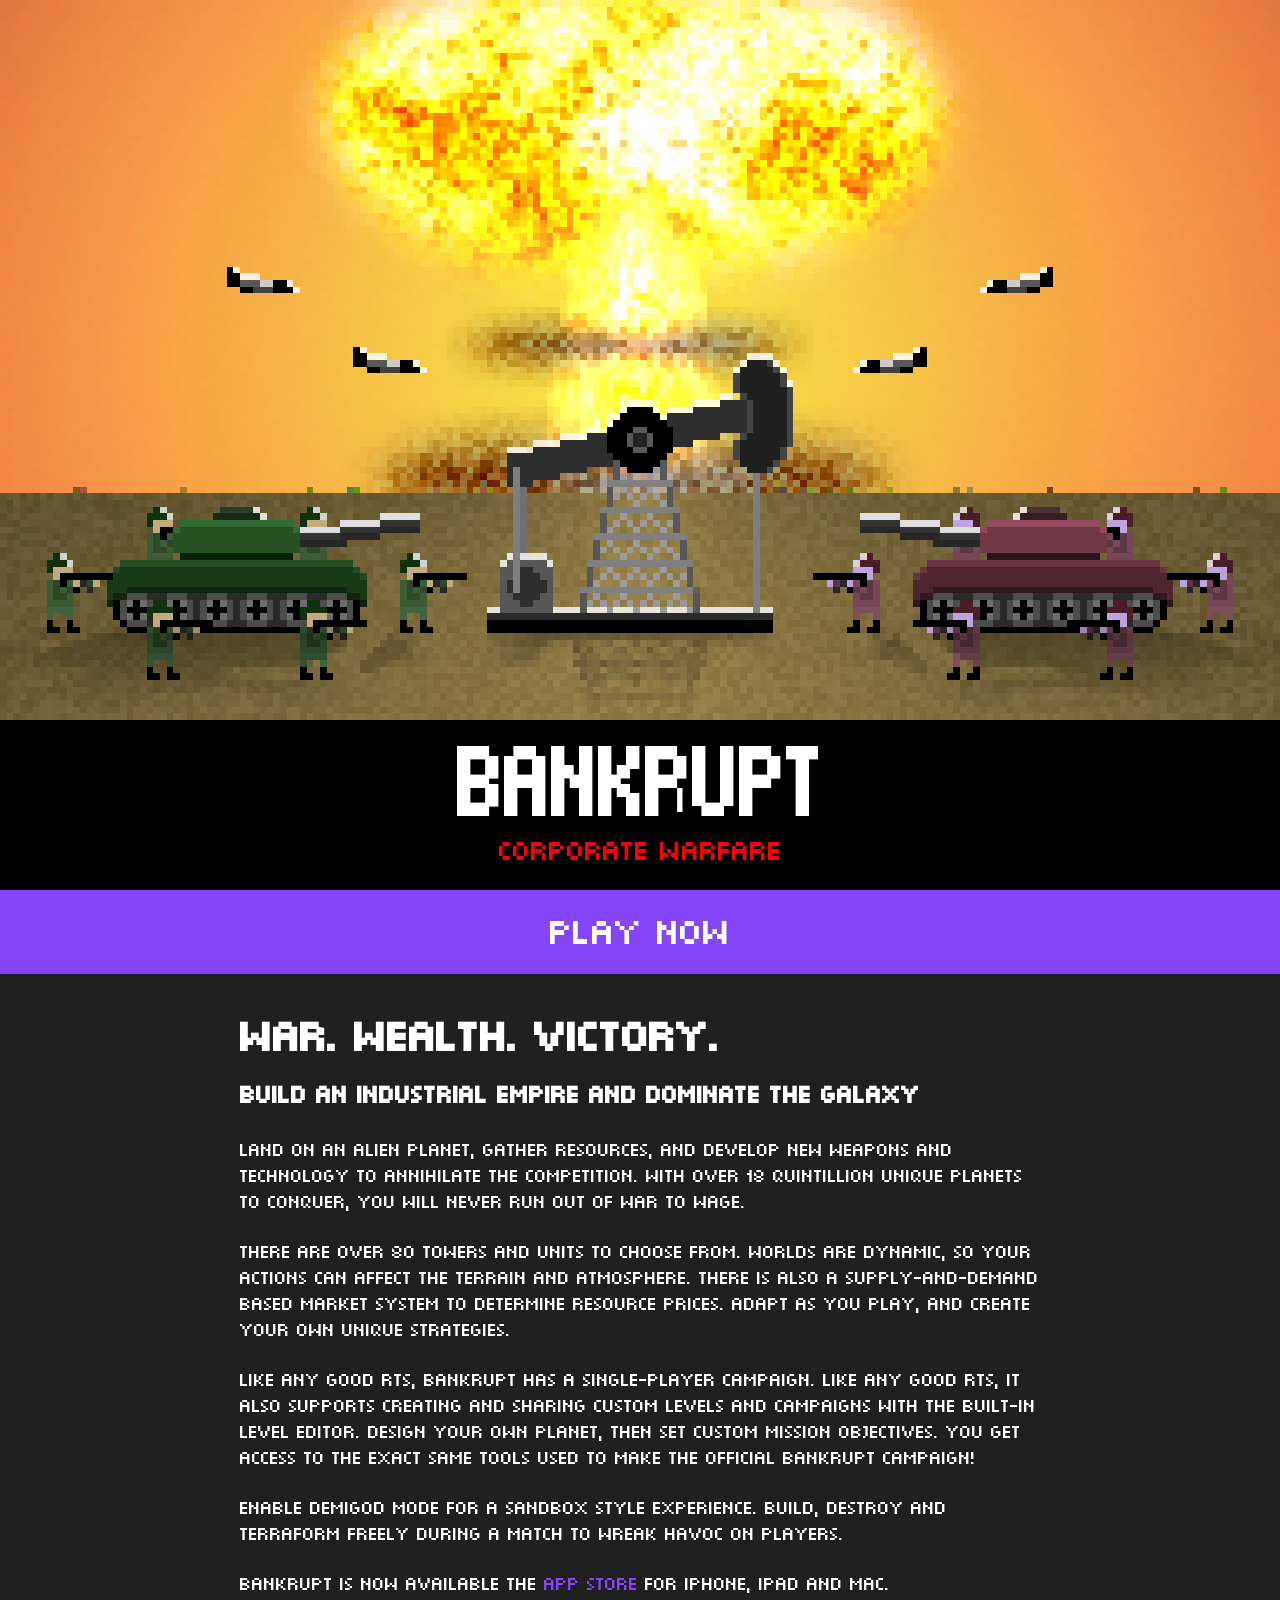
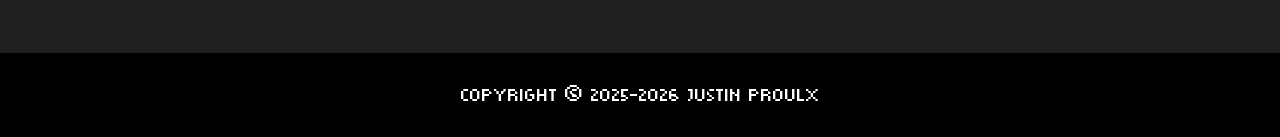
==== commit 0cb24386: "update for live app" ====
--- a/index.html
+++ b/index.html
@@ -2,7 +2,7 @@
 
 <head>
     <meta charset="UTF-8">
-    <title>Bankrupt: Corporate Warfare - Real Time Strategy Game for iOS, iPadOS and macOS</title>
+    <title>Bankrupt: Corporate Warfare – Real-Time Strategy Game for iOS, iPadOS and macOS</title>
     <link rel="stylesheet" href="styles.css">
     <link rel="icon" type="image/x-icon" href="favicon.ico" sizes="any">
     <link rel="preload" href="https://www.playbankrupt.com/munro/MunroSmall.ttf" as="font" crossorigin="anonymous">
@@ -16,9 +16,12 @@
     <meta name="twitter:title" content="Bankrupt: Corporate Warfare" />
     <meta name="twitter:card" content="summary_large_image" />
     <meta name="twitter:description" content="Conquer the galaxy, one planet at a time." />
-    <meta name="twitter:image" content="https://www.playbankrupt.com/Base.png" />
+    <meta name="twitter:image" content="https://www.playbankrupt.com/Base1080.png" />
     <meta name="twitter:site" content="@JustinAlexP" />
     <meta name="twitter:creator" content="@JustinAlexP" />
+
+    <meta name="viewport" content="width=device-width, initial-scale=1" />
+    <meta name="description" content="Bankrupt: Corporate Warfare – A free real-time strategy game for iOS, iPadOS and macOS. Build an industrial empire and dominate the galaxy. Land on an alien planet, gather resources, and develop new weapons and technology to annihilate the competition. With over 18 quintillion unique planets to conquer, you will never run out of war to wage." />
 
     <script>
         window.onload = () => {
@@ -58,8 +61,7 @@
             </p>
             <p>Enable Demigod Mode for a sandbox style experience. Build, destroy and terraform freely during a match to
                 wreak havoc on players.</p>
-            <p>Bankrupt is coming soon to the App Store for iPhone, iPad and Mac, but a free beta is available on <a
-                    href="get.html">TestFlight</a>.</p>
+            <p>Bankrupt is now available the <a href="https://apps.apple.com/us/app/bankrupt-corporate-warfare/id6743778630">App Store</a> for iPhone, iPad and Mac.</p>
         </div>
     </div>
 </body>
--- a/styles.css
+++ b/styles.css
@@ -32,10 +32,12 @@
 
 h2 {
     margin: 0 0 0.2em 0;
+    font-size: 3.5em;
 }
 
 h3 {
     margin: 0.2em 0 0.2em 0;
+    font-size: 2em;
 }
 
 a {
@@ -45,6 +47,10 @@
 a {
     color: #8446f7;
     text-decoration: none;
+}
+
+p {
+    font-size: 1.5em;
 }
 
 a:hover {
@@ -61,6 +67,7 @@
     background-color: #000;
     text-align: center;
     padding: 5px 15px;
+    font-size: 1em;
 }
 
 footer a {
@@ -101,6 +108,7 @@
     text-align: center;
     margin: 0;
     color: #FF0000;
+    padding-bottom: 19px;
 }
 
 #contentContainer {
@@ -110,8 +118,8 @@
 }
 
 #content {
-    margin: 48px;
-    margin-bottom: 32px;
+    margin: 32px;
+    max-width: 800px;
 }
 
 #playNow {
@@ -120,6 +128,7 @@
     cursor: pointer;
     user-select: none;
     -webkit-user-select: none;
+    padding: 16px;
 }
 
 #playNow:hover {
@@ -131,71 +140,30 @@
     text-align: center;
 }
 
-@media (min-width: 1281px) {
-    footer {
-        font-size: 1.25em;
-    }
-
-    h2 {
-        font-size: 3.5em;
-    }
-
-    h3 {
-        font-size: 2em;
-    }
-
-    p {
-        font-size: 1.5em;
-    }
-
+@media (min-width: 1001px) {
     .title {
         font-size: 6em;
     }
 
     .subtitle {
         font-size: 2.3em;
-        padding-bottom: 16px;
     }
 
-    #playNow p {
-        font-size: 3em;
-        padding: 16px;
-    }
-
-    #content {
-        max-width: 800px;
+    #playNow {
+        font-size: 2em;
     }
 }
 
-@media (max-width: 1280px) {
-    footer {
-        font-size: 1em;
-    }
-
-    h2 {
-        font-size: 6em;
-    }
-
-    h3 {
-        font-size: 4.5em;
-        margin: 0.2em 0 0.2em 0;
-    }
-
-    p {
-        font-size: 3.5em;
-    }
-
+@media (max-width: 1000px) {
     .title {
-        font-size: 10em;
+        font-size: 5em;
     }
 
     .subtitle {
-        font-size: 3.8em;
-        padding-bottom: 24px;
+        font-size: 1.9em;
     }
 
-    #playNow p {
-        font-size: 5em;
-        padding: 24px;
+    #playNow {
+        font-size: 1.5em;
     }
 }
